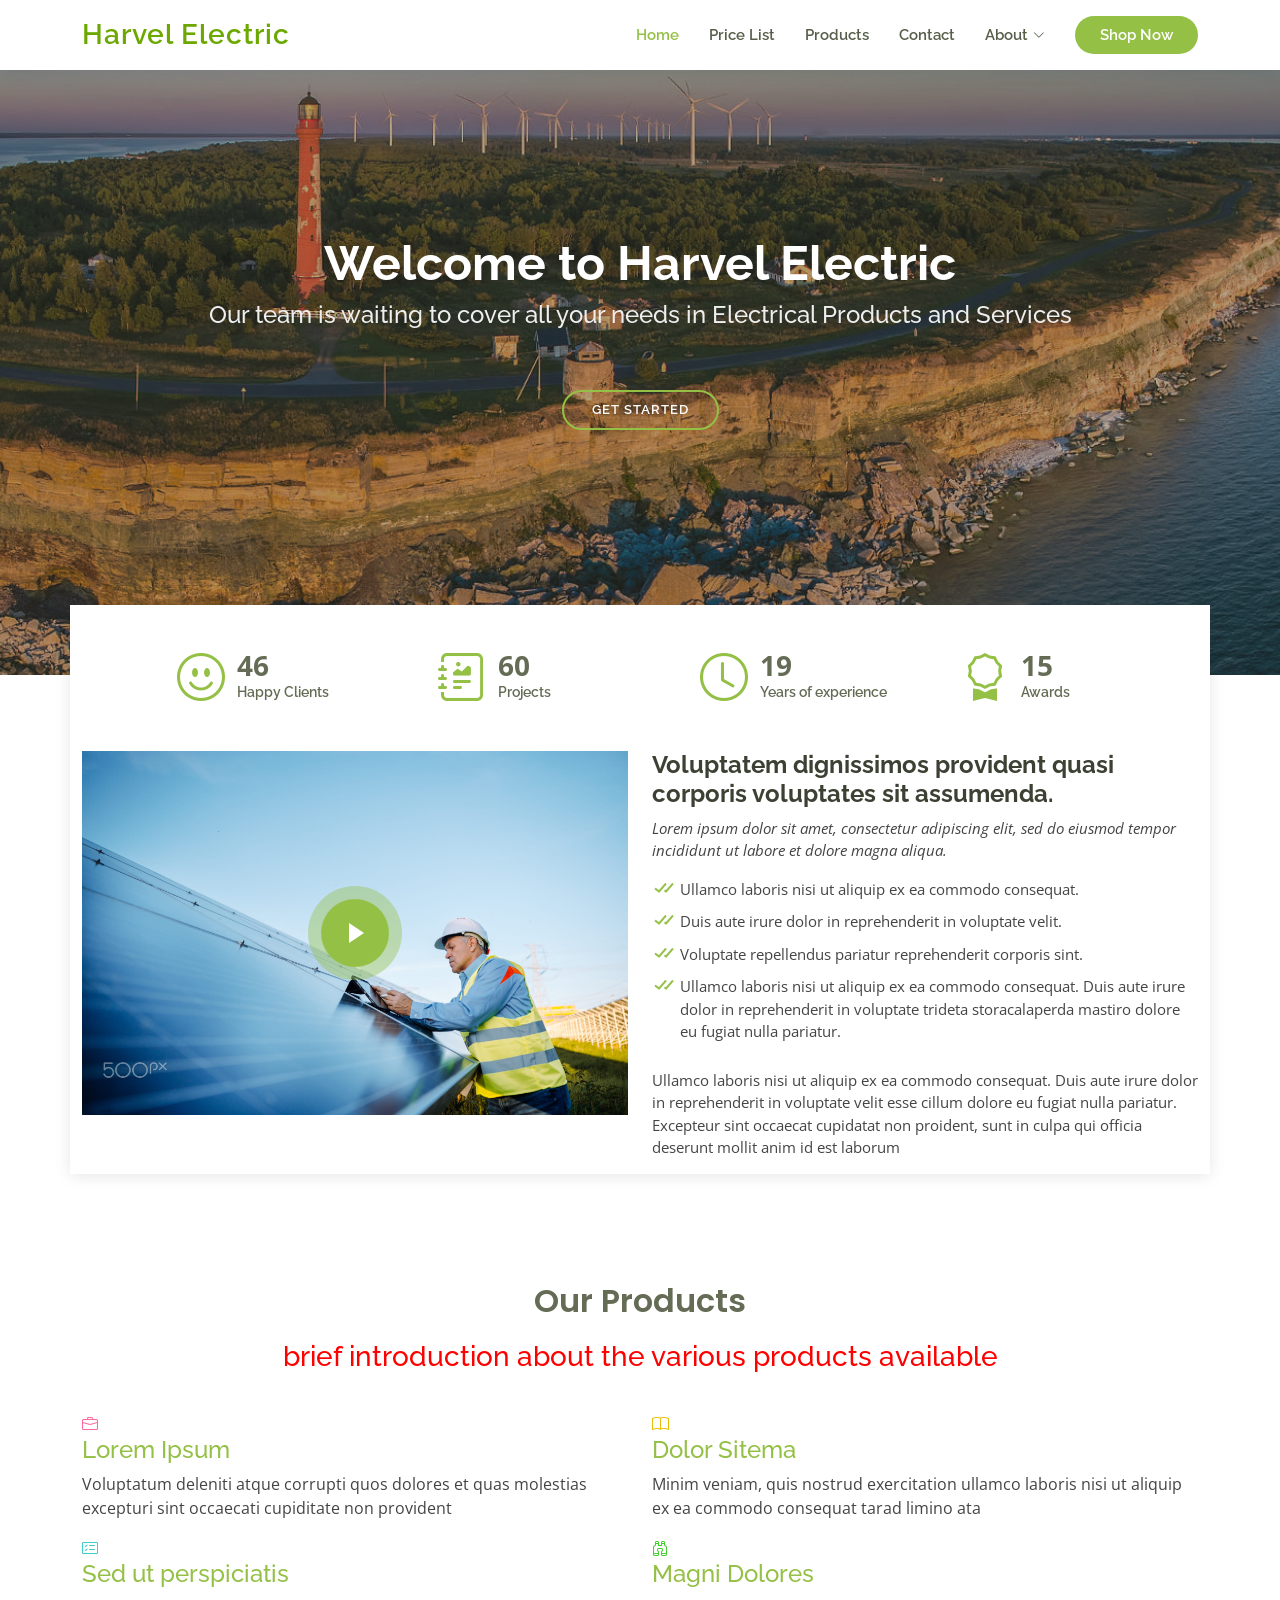
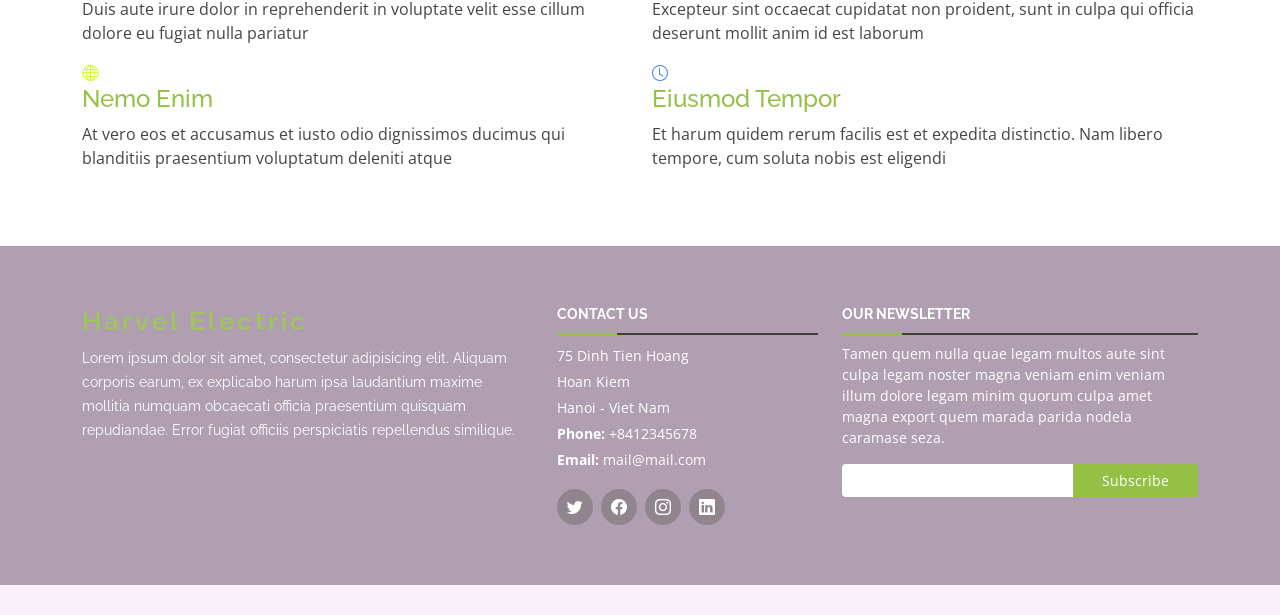
==== index.html @ 8bd45ed9 "public_teamGroup" ====
<!DOCTYPE html>
<html lang="en">

<head>
  <meta charset="utf-8">
  <meta content="width=device-width, initial-scale=1.0" name="viewport">

  <title>Harvel Electric</title>


  <!-- Favicons -->
  <link href="assets/img/favicon.png" rel="icon">
  <link href="assets/img/apple-touch-icon.png" rel="apple-touch-icon">

  <!-- Google Fonts -->
  <link href="https://fonts.googleapis.com/css?family=Open+Sans:300,300i,400,400i,600,600i,700,700i|Raleway:300,300i,400,400i,500,500i,600,600i,700,700i|Poppins:300,300i,400,400i,500,500i,600,600i,700,700i" rel="stylesheet">

  <!-- Vendor CSS Files -->
  <link href="assets/vendor/aos/aos.css" rel="stylesheet">
  <link href="assets/vendor/bootstrap/css/bootstrap.min.css" rel="stylesheet">
  <link href="assets/vendor/bootstrap-icons/bootstrap-icons.css" rel="stylesheet">
  <link href="assets/vendor/boxicons/css/boxicons.min.css" rel="stylesheet">
  <link href="assets/vendor/glightbox/css/glightbox.min.css" rel="stylesheet">
  <link href="assets/vendor/swiper/swiper-bundle.min.css" rel="stylesheet">

  <link href="assets/css/style.css" rel="stylesheet">

 </head>

<body>

  <!-- ======= Header ======= -->
  <header id="header" class="fixed-top d-flex align-items-center">
    <div class="container d-flex align-items-center justify-content-between">

      <div class="logo">
        <h1 class="text-light"><a href="index.html">Harvel Electric</a></h1>
        <!-- <a href="index.html"><img src="assets/img/logo.png" alt="" class="img-fluid"></a>-->
      </div>

      <nav id="navbar" class="navbar">
        <ul>
          <li><a class="active" href="index.html">Home</a></li>
          <li><a href="priceList/priceList.doc">Price List</a></li>
          <li><a href="Products.html">Products</a></li>
          <li><a href="contact.html">Contact</a></li>
          <li class="dropdown"><a href="#"><span>About</span> <i class="bi bi-chevron-down"></i></a>
            <ul>
              <li><a href="about.html">About</a></li>
              <li><a href="team.html">Team</a></li>
            </ul>
          </li>

          <li><a class="getstarted" href="product-filter.html">Shop Now</a></li>
        </ul>
        <i class="bi bi-list mobile-nav-toggle"></i>
      </nav><!-- .navbar -->

    </div>
  </header><!-- End Header -->





  <!-- ======= Hero Section ======= -->
  <section id="hero">
    <div class="hero-container" data-aos="fade-up">
      <h1>Welcome to Harvel Electric</h1>
      <h2>Our team is waiting to cover all your needs in Electrical Products and Services</h2>
      <a href="#about" class="btn-get-started scrollto">Get Started</a>
    </div>
  </section><!-- End Hero -->

  <main id="main">

    <!-- ======= About Section ======= -->
    <section id="about" class="about">
      <div class="container">

        <div class="row justify-content-end">
          <div class="col-lg-11">
            <div class="row justify-content-end">

              <div class="col-lg-3 col-md-5 col-6 d-md-flex align-items-md-stretch">
                <div class="count-box py-5">
                  <i class="bi bi-emoji-smile"></i>
                  <span data-purecounter-start="0" data-purecounter-end="65" class="purecounter">0</span>
                  <p>Happy Clients</p>
                </div>
              </div>

              <div class="col-lg-3 col-md-5 col-6 d-md-flex align-items-md-stretch">
                <div class="count-box py-5">
                  <i class="bi bi-journal-richtext"></i>
                  <span data-purecounter-start="0" data-purecounter-end="85" class="purecounter">0</span>
                  <p>Projects</p>
                </div>
              </div>

              <div class="col-lg-3 col-md-5 col-6 d-md-flex align-items-md-stretch">
                <div class="count-box pb-5 pt-0 pt-lg-5">
                  <i class="bi bi-clock"></i>
                  <span data-purecounter-start="0" data-purecounter-end="27" class="purecounter">0</span>
                  <p>Years of experience</p>
                </div>
              </div>

              <div class="col-lg-3 col-md-5 col-6 d-md-flex align-items-md-stretch">
                <div class="count-box pb-5 pt-0 pt-lg-5">
                  <i class="bi bi-award"></i>
                  <span data-purecounter-start="0" data-purecounter-end="22" class="purecounter">0</span>
                  <p>Awards</p>
                </div>
              </div>

            </div>
          </div>
        </div>

        <div class="row">

          <div class="col-lg-6 video-box align-self-baseline position-relative">
            <img src="assets/img/about2.jpg" class="img-fluid" alt="">
            <a href="https://www.youtube.com/watch?v=NfOZjsOaqSQ" class="glightbox play-btn mb-4"></a>
          </div>

          <div class="col-lg-6 pt-3 pt-lg-0 content">
            <h3>Voluptatem dignissimos provident quasi corporis voluptates sit assumenda.</h3>
            <p class="fst-italic">
              Lorem ipsum dolor sit amet, consectetur adipiscing elit, sed do eiusmod tempor incididunt ut labore et dolore
              magna aliqua.
            </p>
            <ul>
              <li><i class="bx bx-check-double"></i> Ullamco laboris nisi ut aliquip ex ea commodo consequat.</li>
              <li><i class="bx bx-check-double"></i> Duis aute irure dolor in reprehenderit in voluptate velit.</li>
              <li><i class="bx bx-check-double"></i> Voluptate repellendus pariatur reprehenderit corporis sint.</li>
              <li><i class="bx bx-check-double"></i> Ullamco laboris nisi ut aliquip ex ea commodo consequat. Duis aute irure dolor in reprehenderit in voluptate trideta storacalaperda mastiro dolore eu fugiat nulla pariatur.</li>
            </ul>
            <p>
              Ullamco laboris nisi ut aliquip ex ea commodo consequat. Duis aute irure dolor in reprehenderit in voluptate
              velit esse cillum dolore eu fugiat nulla pariatur. Excepteur sint occaecat cupidatat non proident, sunt in
              culpa qui officia deserunt mollit anim id est laborum
            </p>
          </div>

        </div>

      </div>
    </section><!-- End About Section -->


    <!-- ======= Services Section ======= -->
    <section class="briefIntroduction ">
      <div class="container">

        <div  class="section-title pt-5" data-aos="fade-up">
          <h2 id="briefIntroduction ">Our Products</h2>
          <h3 style = "color: red">brief introduction about the various products available</h3>
        </div>

        <div class="row">
          <div class="col-md-6">
            <div class="icon-box" data-aos="fade-up">
              <div class="icon"><i class="bi bi-briefcase" style="color: #ff689b;"></i></div>
              <h4 class="title"><a href="">Lorem Ipsum</a></h4>
              <p class="description">Voluptatum deleniti atque corrupti quos dolores et quas molestias excepturi sint occaecati cupiditate non provident</p>
            </div>
          </div>
          <div class="col-md-6">
            <div class="icon-box" data-aos="fade-up">
              <div class="icon"><i class="bi bi-book" style="color: #e9bf06;"></i></div>
              <h4 class="title"><a href="">Dolor Sitema</a></h4>
              <p class="description">Minim veniam, quis nostrud exercitation ullamco laboris nisi ut aliquip ex ea commodo consequat tarad limino ata</p>
            </div>
          </div>

          <div class="col-md-6" data-aos="fade-up" data-aos-delay="100">
            <div class="icon-box">
              <div class="icon"><i class="bi bi-card-checklist" style="color: #3fcdc7;"></i></div>
              <h4 class="title"><a href="">Sed ut perspiciatis</a></h4>
              <p class="description">Duis aute irure dolor in reprehenderit in voluptate velit esse cillum dolore eu fugiat nulla pariatur</p>
            </div>
          </div>
          <div class="col-md-6" data-aos="fade-up" data-aos-delay="100">
            <div class="icon-box">
              <div class="icon"><i class="bi bi-binoculars" style="color:#41cf2e;"></i></div>
              <h4 class="title"><a href="">Magni Dolores</a></h4>
              <p class="description">Excepteur sint occaecat cupidatat non proident, sunt in culpa qui officia deserunt mollit anim id est laborum</p>
            </div>
          </div>

          <div class="col-md-6" data-aos="fade-up" data-aos-delay="200">
            <div class="icon-box">
              <div class="icon"><i class="bi bi-globe" style="color: #d6ff22;"></i></div>
              <h4 class="title"><a href="">Nemo Enim</a></h4>
              <p class="description">At vero eos et accusamus et iusto odio dignissimos ducimus qui blanditiis praesentium voluptatum deleniti atque</p>
            </div>
          </div>
          <div class="col-md-6" data-aos="fade-up" data-aos-delay="200">
            <div class="icon-box">
              <div class="icon"><i class="bi bi-clock" style="color: #4680ff;"></i></div>
              <h4 class="title"><a href="">Eiusmod Tempor</a></h4>
              <p class="description">Et harum quidem rerum facilis est et expedita distinctio. Nam libero tempore, cum soluta nobis est eligendi</p>
            </div>
          </div>
        </div>

      </div>
    </section><!-- End Services Section -->

  </main><!-- End #main -->

  <!-- ======= Footer ======= -->
  <footer id="footer">
    <div class="footer-top">
      <div class="container">
        <div class="row">

          <div class="col-lg-5 col-md-6 footer-info">
            <h3>Harvel Electric</h3>
            <p>Lorem ipsum dolor sit amet, consectetur adipisicing elit. Aliquam corporis earum, ex explicabo harum ipsa laudantium maxime mollitia numquam obcaecati officia praesentium quisquam repudiandae. Error fugiat officiis perspiciatis repellendus similique.</p>
          </div>
          <div class="col-lg-3 col-md-6 footer-contact">
            <h4>Contact Us</h4>
            <p>
              75 Dinh Tien Hoang<br>
              Hoan Kiem<br>
              Hanoi - Viet Nam <br>
              <strong>Phone:</strong> +8412345678<br>
              <strong>Email:</strong> mail@mail.com<br>
            </p>

            <div class="social-links">
              <a href="#" class="twitter"><i class="bi bi-twitter"></i></a>
              <a href="#" class="facebook"><i class="bi bi-facebook"></i></a>
              <a href="#" class="instagram"><i class="bi bi-instagram"></i></a>
              <a href="#" class="linkedin"><i class="bi bi-linkedin"></i></a>
            </div>

          </div>

          <div class="col-lg-4 col-md-6 footer-newsletter">
            <h4>Our Newsletter</h4>
            <p>Tamen quem nulla quae legam multos aute sint culpa legam noster magna veniam enim veniam illum dolore legam minim quorum culpa amet magna export quem marada parida nodela caramase seza.</p>
            <form action="" method="post">
              <input type="email" name="email"><input type="submit" value="Subscribe">
            </form>
          </div>

        </div>
      </div>
    </div>

  </footer><!-- End Footer -->

  <a href="#" class="back-to-top d-flex align-items-center justify-content-center"><i class="bi bi-arrow-up-short"></i></a>

  <!-- Vendor JS Files -->
  <script src="assets/vendor/purecounter/purecounter_vanilla.js"></script>
  <script src="assets/vendor/aos/aos.js"></script>
  <script src="assets/vendor/bootstrap/js/bootstrap.bundle.min.js"></script>
  <script src="assets/vendor/glightbox/js/glightbox.min.js"></script>
  <script src="assets/vendor/swiper/swiper-bundle.min.js"></script>
<!--  <script src="assets/vendor/php-email-form/validate.js"></script>-->

  <script src="assets/js/main.js"></script>

</body>

</html>
---- assets/css/style.css ----
body {
  font-family: "Open Sans", sans-serif;
  color: #444444;
}

a {
  color: #94c045;
  text-decoration: none;
}

a:hover {
  color: #aacd6b;
  text-decoration: none;
}

h1,
h2,
h3,
h4,
h5,
h6 {
  font-family: "Raleway", sans-serif;
}

#main {
  margin-top: 70px;
  z-index: 3;
  position: relative;
}


.back-to-top {
  position: fixed;
  visibility: hidden;
  opacity: 0;
  right: 15px;
  bottom: 15px;
  z-index: 996;
  background: #94c045;
  width: 40px;
  height: 40px;
  border-radius: 4px;
  transition: all 0.4s;
}

.back-to-top i {
  font-size: 28px;
  color: #fff;
  line-height: 0;
}

.back-to-top:hover {
  background: #a6ca63;
  color: #fff;
}

.back-to-top.active {
  visibility: visible;
  opacity: 1;
}


@media screen and (max-width: 768px) {
  [data-aos-delay] {
    transition-delay: 0 !important;
  }
}


#header {
  height: 70px;
  z-index: 997;
  transition: all 0.5s ease-in-out;
  background: #fff;
  box-shadow: 0px 2px 15px rgba(0, 0, 0, 0.1);
}

#header .logo h1 {
  font-size: 28px;
  margin: 0;
  line-height: 0;
  font-weight: 600;
  letter-spacing: 1px;
}

#header .logo h1 a,
#header .logo h1 a:hover {
  color: #6ca800;
  text-decoration: none;
}

#header .logo img {
  padding: 0;
  margin: 0;
  max-height: 40px;
}



.navbar {
  padding: 0;
}

.navbar ul {
  margin: 0;
  padding: 0;
  display: flex;
  list-style: none;
  align-items: center;
}

.navbar li {
  position: relative;
}

.navbar a,
.navbar a:focus {
  display: flex;
  align-items: center;
  justify-content: space-between;
  padding: 10px 0 10px 30px;
  font-family: "Raleway", sans-serif;
  font-size: 15px;
  font-weight: 600;
  color: #565e49;
  white-space: nowrap;
  transition: 0.3s;
}

.navbar a i,
.navbar a:focus i {
  font-size: 12px;
  line-height: 0;
  margin-left: 5px;
}

.navbar a:hover,
.navbar .active,
.navbar .active:focus,
.navbar li:hover>a {
  color: #94c045;
}

.navbar .getstarted,
.navbar .getstarted:focus {
  background: #94c045;
  padding: 8px 25px;
  margin-left: 30px;
  border-radius: 50px;
  color: #fff;
}

.navbar .getstarted:hover,
.navbar .getstarted:focus:hover {
  color: #fff;
  background: #9fc658;
}

.navbar .dropdown ul {
  display: block;
  position: absolute;
  left: 28px;
  top: calc(100% + 30px);
  margin: 0;
  padding: 10px 0;
  z-index: 99;
  opacity: 0;
  visibility: hidden;
  background: #fff;
  box-shadow: 0px 0px 30px rgba(127, 137, 161, 0.25);
  transition: 0.3s;
}

.navbar .dropdown ul li {
  min-width: 200px;
}

.navbar .dropdown ul a {
  padding: 10px 20px;
  font-size: 15px;
  text-transform: none;
}

.navbar .dropdown ul a i {
  font-size: 12px;
}

.navbar .dropdown ul a:hover,
.navbar .dropdown ul .active:hover,
.navbar .dropdown ul li:hover>a {
  color: #94c045;
}

.navbar .dropdown:hover>ul {
  opacity: 1;
  top: 100%;
  visibility: visible;
}

.navbar .dropdown .dropdown ul {
  top: 0;
  left: calc(100% - 30px);
  visibility: hidden;
}

.navbar .dropdown .dropdown:hover>ul {
  opacity: 1;
  top: 0;
  left: 100%;
  visibility: visible;
}

@media (max-width: 1366px) {
  .navbar .dropdown .dropdown ul {
    left: -90%;
  }

  .navbar .dropdown .dropdown:hover>ul {
    left: -100%;
  }
}


.mobile-nav-toggle {
  color: #3c4133;
  font-size: 28px;
  cursor: pointer;
  display: none;
  line-height: 0;
  transition: 0.5s;
}

.mobile-nav-toggle.bi-x {
  color: #fff;
}

@media (max-width: 991px) {
  .mobile-nav-toggle {
    display: block;
  }

  .navbar ul {
    display: none;
  }
}

.navbar-mobile {
  position: fixed;
  overflow: hidden;
  top: 0;
  right: 0;
  left: 0;
  bottom: 0;
  background: rgba(34, 36, 29, 0.9);
  transition: 0.3s;
  z-index: 999;
}

.navbar-mobile .mobile-nav-toggle {
  position: absolute;
  top: 15px;
  right: 15px;
}

.navbar-mobile ul {
  display: block;
  position: absolute;
  top: 55px;
  right: 15px;
  bottom: 15px;
  left: 15px;
  padding: 10px 0;
  background-color: #fff;
  overflow-y: auto;
  transition: 0.3s;
}

.navbar-mobile a,
.navbar-mobile a:focus {
  padding: 10px 20px;
  font-size: 15px;
  color: #3c4133;
}

.navbar-mobile a:hover,
.navbar-mobile .active,
.navbar-mobile li:hover>a {
  color: #94c045;
}

.navbar-mobile .getstarted,
.navbar-mobile .getstarted:focus {
  margin: 15px;
}

.navbar-mobile .dropdown ul {
  position: static;
  display: none;
  margin: 10px 20px;
  padding: 10px 0;
  z-index: 99;
  opacity: 1;
  visibility: visible;
  background: #fff;
  box-shadow: 0px 0px 30px rgba(127, 137, 161, 0.25);
}

.navbar-mobile .dropdown ul li {
  min-width: 200px;
}

.navbar-mobile .dropdown ul a {
  padding: 10px 20px;
}

.navbar-mobile .dropdown ul a i {
  font-size: 12px;
}

.navbar-mobile .dropdown ul a:hover,
.navbar-mobile .dropdown ul .active:hover,
.navbar-mobile .dropdown ul li:hover>a {
  color: #94c045;
}

.navbar-mobile .dropdown>.dropdown-active {
  display: block;
}


#hero {
  width: 100%;
  height: 75vh;
  background: url("../img/bg.jpg") top center;
  background-size: cover;
  position: relative;
  margin-bottom: -140px;
  z-index: 1;
}

#hero:before {
  content: "";
  background: rgba(60, 65, 51, 0.4);
  position: absolute;
  bottom: 0;
  top: 0;
  left: 0;
  right: 0;
}

#hero .hero-container {
  position: absolute;
  bottom: 0;
  top: 0;
  left: 0;
  right: 0;
  display: flex;
  justify-content: center;
  align-items: center;
  flex-direction: column;
  text-align: center;
}

#hero h1 {
  margin: 0 0 10px 0;
  font-size: 48px;
  font-weight: 700;
  line-height: 56px;
  color: #fff;
}

#hero h2 {
  color: #eee;
  margin-bottom: 50px;
  font-size: 24px;
}

#hero .btn-get-started {
  font-family: "Raleway", sans-serif;
  font-weight: 600;
  font-size: 13px;
  letter-spacing: 1px;
  display: inline-block;
  padding: 8px 28px;
  border-radius: 50px;
  transition: 0.5s;
  margin: 10px;
  border: 2px solid #94c045;
  text-transform: uppercase;
  color: #fff;
}

#hero .btn-get-started:hover {
  background: #94c045;
}

@media (min-width: 1024px) {
  #hero {
    background-attachment: fixed;
  }
}

@media (max-width: 768px) {
  #hero {
    height: 100vh;
  }

  #hero h1 {
    font-size: 28px;
    line-height: 36px;
  }

  #hero h2 {
    font-size: 18px;
    line-height: 24px;
    margin-bottom: 30px;
  }

  #hero .hero-container {
    padding: 0 15px;
  }
}

@media (max-height: 500px) {
  #hero {
    height: 120vh;
  }
}


section {
  padding-bottom: 60px;
  overflow: hidden;
}

.section-bg {
  background-color: #f9fbf4;
}

.section-title {
  text-align: center;
  padding-bottom: 30px;
}

.section-title h2 {
  font-size: 32px;
  font-weight: 600;
  margin-bottom: 20px;
  padding-bottom: 0;
  font-family: "Poppins", sans-serif;
  color: #646c55;
}

.section-title p {
  margin-bottom: 0;
}


.breadcrumbs {
  padding: 0;
}

.breadcrumbs .breadcrumb-hero {
  text-align: center;
  background: #94c045;
  padding: 20px 0;
  color: #fff;
}

.breadcrumbs .breadcrumb-hero h2 {
  font-size: 32px;
  font-weight: 500;
}

.breadcrumbs .breadcrumb-hero p {
  font-size: 14px;
  margin-bottom: 0;
}

.breadcrumbs ol {
  display: flex;
  flex-wrap: wrap;
  list-style: none;
  padding: 0;
  margin: 30px 0;
}

.breadcrumbs ol li+li {
  padding-left: 10px;
}

.breadcrumbs ol li+li::before {
  display: inline-block;
  padding-right: 10px;
  color: #565e49;
  content: "/";
}


.about .container {
  box-shadow: 0px 2px 15px rgba(0, 0, 0, 0.1);
  padding-bottom: 15px;
  background: #fff;
}

.about .count-box {
  width: 100%;
}

.about .count-box i {
  display: block;
  font-size: 48px;
  color: #94c045;
  float: left;
  line-height: 0;
}

.about .count-box span {
  font-size: 28px;
  line-height: 24px;
  display: block;
  font-weight: 700;
  color: #646c55;
  margin-left: 60px;
}

.about .count-box p {
  padding: 5px 0 0 0;
  margin: 0 0 0 60px;
  font-family: "Raleway", sans-serif;
  font-weight: 600;
  font-size: 14px;
  color: #646c55;
}

.about .count-box a {
  font-weight: 600;
  display: block;
  margin-top: 20px;
  color: #646c55;
  font-size: 15px;
  font-family: "Poppins", sans-serif;
  transition: ease-in-out 0.3s;
}

.about .count-box a:hover {
  color: #8b9578;
}

.about .content {
  font-size: 15px;
}

.about .content h3 {
  font-weight: 700;
  font-size: 24px;
  color: #3c4133;
}

.about .content ul {
  list-style: none;
  padding: 0;
}

.about .content ul li {
  padding-bottom: 10px;
  padding-left: 28px;
  position: relative;
}

.about .content ul i {
  font-size: 24px;
  color: #94c045;
  position: absolute;
  left: 0;
  top: -2px;
}

.about .content p:last-child {
  margin-bottom: 0;
}

.about .play-btn {
  width: 94px;
  height: 94px;
  background: radial-gradient(#94c045 50%, rgba(148, 192, 69, 0.4) 52%);
  border-radius: 50%;
  display: block;
  position: absolute;
  left: calc(50% - 47px);
  top: calc(50% - 47px);
  overflow: hidden;
}

.about .play-btn::after {
  content: "";
  position: absolute;
  left: 50%;
  top: 50%;
  transform: translateX(-40%) translateY(-50%);
  width: 0;
  height: 0;
  border-top: 10px solid transparent;
  border-bottom: 10px solid transparent;
  border-left: 15px solid #fff;
  z-index: 100;
  transition: all 400ms cubic-bezier(0.55, 0.055, 0.675, 0.19);
}

.about .play-btn::before {
  content: "";
  position: absolute;
  width: 120px;
  height: 120px;
  -webkit-animation-delay: 0s;
  animation-delay: 0s;
  -webkit-animation: pulsate-btn 2s;
  animation: pulsate-btn 2s;
  -webkit-animation-direction: forwards;
  animation-direction: forwards;
  -webkit-animation-iteration-count: infinite;
  animation-iteration-count: infinite;
  -webkit-animation-timing-function: steps;
  animation-timing-function: steps;
  opacity: 1;
  border-radius: 50%;
  border: 5px solid rgba(148, 192, 69, 0.7);
  top: -15%;
  left: -15%;
  background: rgba(198, 16, 0, 0);
}

.about .play-btn:hover::after {
  border-left: 15px solid #94c045;
  transform: scale(20);
}

.about .play-btn:hover::before {
  content: "";
  position: absolute;
  left: 50%;
  top: 50%;
  transform: translateX(-40%) translateY(-50%);
  width: 0;
  height: 0;
  border: none;
  border-top: 10px solid transparent;
  border-bottom: 10px solid transparent;
  border-left: 15px solid #fff;
  z-index: 200;
  -webkit-animation: none;
  animation: none;
  border-radius: 0;
}

@-webkit-keyframes pulsate-btn {
  0% {
    transform: scale(0.6, 0.6);
    opacity: 1;
  }

  100% {
    transform: scale(1, 1);
    opacity: 0;
  }
}

@keyframes pulsate-btn {
  0% {
    transform: scale(0.6, 0.6);
    opacity: 1;
  }

  100% {
    transform: scale(1, 1);
    opacity: 0;
  }
}


.cta {
  background: #86b03c;
  padding: 50px 0;
}

.cta h3 {
  color: #fff;
  font-size: 28px;
  font-weight: 700;
}

.cta p {
  color: #fff;
}

.cta .cta-btn {
  font-family: "Raleway", sans-serif;
  font-weight: 500;
  font-size: 15px;
  letter-spacing: 1px;
  display: inline-block;
  padding: 8px 28px;
  border-radius: 25px;
  transition: 0.5s;
  margin-top: 10px;
  border: 2px solid #fff;
  color: #fff;
}

.cta .cta-btn:hover {
  background: #aacd6b;
  border-color: #aacd6b;
}


.services .icon-box {
  padding: 30px;
  position: relative;
  overflow: hidden;
  border-radius: 10px;
  margin: 0 10px 40px 10px;
  background: #fff;
  box-shadow: 0 2px 29px 0 rgba(68, 88, 144, 0.12);
  transition: all 0.3s ease-in-out;
}

.services .icon-box:hover {
  transform: translateY(-5px);
}

.services .icon {
  position: absolute;
  left: -20px;
  top: calc(50% - 30px);
}

.services .icon i {
  font-size: 64px;
  line-height: 1;
  transition: 0.5s;
}

.services .title {
  margin-left: 40px;
  font-weight: 700;
  margin-bottom: 15px;
  font-size: 18px;
}

.services .title a {
  color: #111;
}

.services .icon-box:hover .title a {
  color: #94c045;
}

.services .description {
  font-size: 14px;
  margin-left: 40px;
  line-height: 24px;
  margin-bottom: 0;
}


.work-process .content+.content {
  margin-top: 100px;
}

.work-process .content h3 {
  font-weight: 600;
  font-size: 26px;
}

.work-process .content ul {
  list-style: none;
  padding: 0;
}

.work-process .content ul li {
  padding-bottom: 10px;
}

.work-process .content ul i {
  font-size: 20px;
  padding-right: 4px;
  color: #94c045;
}

.work-process .content p:last-child {
  margin-bottom: 0;
}


.skills {
  padding-top: 60px;
}

.skills .content h3 {
  font-weight: 700;
  font-size: 26px;
  color: #3c4133;
  font-family: "Poppins", sans-serif;
}

.skills .content ul {
  list-style: none;
  padding: 0;
}

.skills .content ul li {
  padding-bottom: 10px;
}

.skills .content ul i {
  font-size: 20px;
  padding-right: 4px;
  color: #94c045;
}

.skills .content p:last-child {
  margin-bottom: 0;
}

.skills .progress {
  height: 60px;
  display: block;
  background: none;
  border-radius: 0;
}

.skills .progress .skill {
  padding: 0;
  margin: 0 0 6px 0;
  text-transform: uppercase;
  display: block;
  font-weight: 600;
  font-family: "Poppins", sans-serif;
  color: #3c4133;
}

.skills .progress .skill .val {
  float: right;
  font-style: normal;
}

.skills .progress-bar-wrap {
  background: #e1e4dc;
}

.skills .progress-bar {
  width: 1px;
  height: 10px;
  transition: 0.9s;
  background-color: #94c045;
}


.testimonials {
  padding-top: 60px;
}

.testimonials .section-header {
  margin-bottom: 40px;
}

.testimonials .testimonials-carousel,
.testimonials .testimonials-slider {
  overflow: hidden;
}

.testimonials .testimonial-item {
  text-align: center;
}

.testimonials .testimonial-item .testimonial-img {
  width: 120px;
  border-radius: 50%;
  border: 4px solid #fff;
  margin: 0 auto;
}

.testimonials .testimonial-item h3 {
  font-size: 20px;
  font-weight: bold;
  margin: 10px 0 5px 0;
  color: #444444;
}

.testimonials .testimonial-item h4 {
  font-size: 14px;
  color: #6c757d;
  margin: 0 0 15px 0;
}

.testimonials .testimonial-item .stars {
  margin-bottom: 15px;
}

.testimonials .testimonial-item .stars i {
  color: #ffc107;
  margin: 0 1px;
}

.testimonials .testimonial-item .quote-icon-left,
.testimonials .testimonial-item .quote-icon-right {
  color: #c0da91;
  font-size: 26px;
  line-height: 0;
}

.testimonials .testimonial-item .quote-icon-left {
  display: inline-block;
  left: -5px;
  position: relative;
}

.testimonials .testimonial-item .quote-icon-right {
  display: inline-block;
  right: -5px;
  position: relative;
  top: 10px;
  transform: scale(-1, -1);
}

.testimonials .testimonial-item p {
  font-style: italic;
  margin: 0 auto 15px auto;
}

.testimonials .swiper-pagination {
  margin-top: 20px;
  position: relative;
}

.testimonials .swiper-pagination .swiper-pagination-bullet {
  width: 12px;
  height: 12px;
  background-color: #fff;
  opacity: 1;
  border: 1px solid #94c045;
}

.testimonials .swiper-pagination .swiper-pagination-bullet-active {
  background-color: #94c045;
}

@media (min-width: 992px) {
  .testimonials .testimonial-item p {
    width: 80%;
  }
}


.clients {
  padding-top: 60px;
}

.clients .swiper-slide img {
  opacity: 0.5;
  transition: 0.3s;
}

.clients .swiper-slide img:hover {
  opacity: 1;
}

.clients .swiper-pagination {
  margin-top: 20px;
  position: relative;
}

.clients .swiper-pagination .swiper-pagination-bullet {
  width: 12px;
  height: 12px;
  background-color: #fff;
  opacity: 1;
  border: 1px solid #94c045;
}

.clients .swiper-pagination .swiper-pagination-bullet-active {
  background-color: #94c045;
}


.features .card {
  border: 0;
  padding: 160px 20px 20px 20px;
  position: relative;
  width: 100%;
  background-size: cover;
  background-repeat: no-repeat;
  background-position: center center;
}

.features .card-body {
  z-index: 10;
  background: rgba(255, 255, 255, 0.9);
  padding: 15px 30px;
  box-shadow: 0px 2px 15px rgba(0, 0, 0, 0.1);
  transition: 0.3s;
  transition: ease-in-out 0.4s;
  border-radius: 5px;
}

.features .card-title {
  font-weight: 700;
  text-align: center;
  margin-bottom: 15px;
}

.features .card-title a {
  color: #3c4133;
}

.features .card-text {
  color: #5e5e5e;
}

.features .read-more a {
  color: #777777;
  text-transform: uppercase;
  font-weight: 600;
  font-size: 12px;
  transition: 0.4s;
}

.features .read-more a:hover {
  text-decoration: underline;
}

.features .card:hover .card-body {
  background: #94c045;
}

.features .card:hover .read-more a,
.features .card:hover .card-title,
.features .card:hover .card-title a,
.features .card:hover .card-text {
  color: #fff;
}


.portfolio .portfolio-item {
  margin-bottom: 30px;
}

.portfolio #portfolio-flters {
  padding: 0;
  margin: 0 auto 20px auto;
  list-style: none;
  text-align: center;
}

.portfolio #portfolio-flters li {
  cursor: pointer;
  display: inline-block;
  padding: 8px 15px 10px 15px;
  font-size: 14px;
  font-weight: 600;
  line-height: 1;
  text-transform: uppercase;
  color: #444444;
  margin-bottom: 5px;
  transition: all 0.3s ease-in-out;
  border-radius: 3px;
}

.portfolio #portfolio-flters li:hover,
.portfolio #portfolio-flters li.filter-active {
  color: #fff;
  background: #94c045;
}

.portfolio #portfolio-flters li:last-child {
  margin-right: 0;
}

.portfolio .portfolio-wrap {
  transition: 0.3s;
  position: relative;
  overflow: hidden;
  z-index: 1;
  background: rgba(60, 65, 51, 0.6);
}

.portfolio .portfolio-wrap::before {
  content: "";
  background: rgba(60, 65, 51, 0.6);
  position: absolute;
  left: 0;
  right: 0;
  top: 0;
  bottom: 0;
  transition: all ease-in-out 0.3s;
  z-index: 2;
  opacity: 0;
}

.portfolio .portfolio-wrap img {
  transition: all ease-in-out 0.3s;
}

.portfolio .portfolio-wrap .portfolio-info {
  opacity: 0;
  position: absolute;
  top: 0;
  left: 0;
  right: 0;
  bottom: 0;
  z-index: 3;
  transition: all ease-in-out 0.3s;
  display: flex;
  flex-direction: column;
  justify-content: flex-end;
  align-items: flex-start;
  padding: 20px;
}

.portfolio .portfolio-wrap .portfolio-info h4 {
  font-size: 20px;
  color: #fff;
  font-weight: 600;
}

.portfolio .portfolio-wrap .portfolio-info p {
  color: rgba(255, 255, 255, 0.7);
  font-size: 14px;
  text-transform: uppercase;
  padding: 0;
  margin: 0;
  font-style: italic;
}

.portfolio .portfolio-wrap .portfolio-links {
  text-align: center;
  z-index: 4;
}

.portfolio .portfolio-wrap .portfolio-links a {
  color: #fff;
  margin: 0 5px 0 0;
  font-size: 28px;
  display: inline-block;
  transition: 0.3s;
}

.portfolio .portfolio-wrap .portfolio-links a:hover {
  color: #c0da91;
}

.portfolio .portfolio-wrap:hover::before {
  opacity: 1;
}

.portfolio .portfolio-wrap:hover img {
  transform: scale(1.2);
}

.portfolio .portfolio-wrap:hover .portfolio-info {
  opacity: 1;
}


.portfolio-details {
  padding-top: 40px;
}

.portfolio-details .portfolio-details-slider img {
  width: 100%;
}

.portfolio-details .portfolio-details-slider .swiper-pagination {
  margin-top: 20px;
  position: relative;
}

.portfolio-details .portfolio-details-slider .swiper-pagination .swiper-pagination-bullet {
  width: 12px;
  height: 12px;
  background-color: #fff;
  opacity: 1;
  border: 1px solid #94c045;
}

.portfolio-details .portfolio-details-slider .swiper-pagination .swiper-pagination-bullet-active {
  background-color: #94c045;
}

.portfolio-details .portfolio-info {
  padding: 30px;
  box-shadow: 0px 0 30px rgba(60, 65, 51, 0.08);
}

.portfolio-details .portfolio-info h3 {
  font-size: 22px;
  font-weight: 700;
  margin-bottom: 20px;
  padding-bottom: 20px;
  border-bottom: 1px solid #eee;
}

.portfolio-details .portfolio-info ul {
  list-style: none;
  padding: 0;
  font-size: 15px;
}

.portfolio-details .portfolio-info ul li+li {
  margin-top: 10px;
}

.portfolio-details .portfolio-description {
  padding-top: 30px;
}

.portfolio-details .portfolio-description h2 {
  font-size: 26px;
  font-weight: 700;
  margin-bottom: 20px;
}

.portfolio-details .portfolio-description p {
  padding: 0;
}


.pricing .box {
  padding: 20px;
  background: #fff;
  text-align: center;
  box-shadow: 0px 0px 4px rgba(0, 0, 0, 0.12);
  border-radius: 5px;
  position: relative;
  overflow: hidden;
}

.pricing h3 {
  font-weight: 400;
  margin: -20px -20px 20px -20px;
  padding: 20px 15px;
  font-size: 16px;
  font-weight: 600;
  color: #777777;
  background: #f8f8f8;
}

.pricing h4 {
  font-size: 36px;
  color: #94c045;
  font-weight: 600;
  font-family: "Poppins", sans-serif;
  margin-bottom: 20px;
}

.pricing h4 sup {
  font-size: 20px;
  top: -15px;
  left: -3px;
}

.pricing h4 span {
  color: #bababa;
  font-size: 16px;
  font-weight: 300;
}

.pricing ul {
  padding: 0;
  list-style: none;
  color: #444444;
  text-align: center;
  line-height: 20px;
  font-size: 14px;
}

.pricing ul li {
  padding-bottom: 16px;
}

.pricing ul i {
  color: #94c045;
  font-size: 18px;
  padding-right: 4px;
}

.pricing ul .na {
  color: #ccc;
  text-decoration: line-through;
}

.pricing .btn-wrap {
  margin: 20px -20px -20px -20px;
  padding: 20px 15px;
  background: #f8f8f8;
  text-align: center;
}

.pricing .btn-buy {
  background: #94c045;
  display: inline-block;
  padding: 6px 35px 8px 35px;
  border-radius: 4px;
  color: #fff;
  transition: none;
  font-size: 14px;
  font-weight: 400;
  font-family: "Raleway", sans-serif;
  font-weight: 600;
  box-shadow: 0 3px 7px rgba(148, 192, 69, 0.4);
  transition: 0.3s;
}

.pricing .btn-buy:hover {
  background: #aacd6b;
}

.pricing .featured h3 {
  color: #fff;
  background: #94c045;
  box-shadow: 0 3px 7px rgba(148, 192, 69, 0.4);
}

.pricing .advanced {
  width: 200px;
  position: absolute;
  top: 18px;
  right: -68px;
  transform: rotate(45deg);
  z-index: 1;
  font-size: 14px;
  padding: 1px 0 3px 0;
  background: #94c045;
  color: #fff;
}


.faq {
  padding-top: 60px;
}

.faq .faq-item {
  margin: 20px 0;
  padding: 20px 0;
  border-bottom: 1px solid #dee1d9;
}

.faq .faq-item i {
  color: #bcc2b1;
  font-size: 20px;
  float: left;
  line-height: 0;
  padding: 13px 0 0 0;
  margin: 0;
}

.faq .faq-item h4 {
  font-size: 16px;
  line-height: 26px;
  font-weight: 500;
  margin: 0 0 10px 28px;
  font-family: "Poppins", sans-serif;
}

.faq .faq-item p {
  font-size: 15px;
}


.contact .info {
  width: 100%;
  background: #fff;
}

.contact .info i {
  font-size: 20px;
  color: #94c045;
  float: left;
  width: 44px;
  height: 44px;
  background: #f0f6e5;
  display: flex;
  justify-content: center;
  align-items: center;
  border-radius: 50px;
  transition: all 0.3s ease-in-out;
}

.contact .info h4 {
  padding: 0 0 0 60px;
  font-size: 22px;
  font-weight: 600;
  margin-bottom: 5px;
  color: #3c4133;
}

.contact .info p {
  padding: 0 0 0 60px;
  margin-bottom: 0;
  font-size: 14px;
  color: #717a60;
}

.contact .info .email,
.contact .info .phone {
  margin-top: 40px;
}

.contact .info .email:hover i,
.contact .info .address:hover i,
.contact .info .phone:hover i {
  background: #94c045;
  color: #fff;
}

.contact .php-email-form {
  width: 100%;
  background: #fff;
}

.contact .php-email-form .form-group {
  padding-bottom: 8px;
}

.contact .php-email-form .error-message {
  display: none;
  color: #fff;
  background: #ed3c0d;
  text-align: left;
  padding: 15px;
  font-weight: 600;
}

.contact .php-email-form .error-message br+br {
  margin-top: 25px;
}

.contact .php-email-form .sent-message {
  display: none;
  color: #fff;
  background: #18d26e;
  text-align: center;
  padding: 15px;
  font-weight: 600;
}

.contact .php-email-form .loading {
  display: none;
  background: #fff;
  text-align: center;
  padding: 15px;
}

.contact .php-email-form .loading:before {
  content: "";
  display: inline-block;
  border-radius: 50%;
  width: 24px;
  height: 24px;
  margin: 0 10px -6px 0;
  border: 3px solid #18d26e;
  border-top-color: #eee;
  -webkit-animation: animate-loading 1s linear infinite;
  animation: animate-loading 1s linear infinite;
}

.contact .php-email-form input,
.contact .php-email-form textarea {
  border-radius: 0;
  box-shadow: none;
  font-size: 14px;
}

.contact .php-email-form input {
  height: 44px;
}

.contact .php-email-form textarea {
  padding: 10px 12px;
}

.contact .php-email-form button[type=submit] {
  background: #94c045;
  border: 0;
  padding: 10px 24px;
  color: #fff;
  transition: 0.4s;
  border-radius: 50px;
}

.contact .php-email-form button[type=submit]:hover {
  background: #aacd6b;
}

@-webkit-keyframes animate-loading {
  0% {
    transform: rotate(0deg);
  }

  100% {
    transform: rotate(360deg);
  }
}

@keyframes animate-loading {
  0% {
    transform: rotate(0deg);
  }

  100% {
    transform: rotate(360deg);
  }
}


.team {
  background: #fff;
}

.team .member {
  margin-bottom: 20px;
  overflow: hidden;
}

.team .member .member-img {
  position: relative;
  overflow: hidden;
}

.team .member .social {
  position: absolute;
  left: 0;
  bottom: -40px;
  right: 0;
  height: 40px;
  opacity: 0;
  transition: bottom ease-in-out 0.4s;
  background: rgba(148, 192, 69, 0.8);
  display: flex;
  align-items: center;
  justify-content: center;
}

.team .member .social a {
  transition: color 0.3s;
  color: #fff;
  margin: 0 10px;
  display: inline-flex;
  align-items: center;
  justify-content: center;
}

.team .member .social a:hover {
  color: #94c045;
}

.team .member .social i {
  font-size: 18px;
  line-height: 0;
}

.team .member .member-info h4 {
  font-weight: 700;
  margin: 15px 0 5px 0;
  font-size: 18px;
}

.team .member .member-info span {
  display: block;
  font-size: 13px;
  text-transform: uppercase;
  font-weight: 400;
  margin-bottom: 15px;
  color: #94c045;
}

.team .member .member-info p {
  font-style: italic;
  font-size: 14px;
  line-height: 26px;
  color: #777777;
}

.team .member:hover .social {
  bottom: 0;
  opacity: 1;
  transition: bottom ease-in-out 0.4s;
}


.blog {
  padding: 0 0 40px 0;
}

.blog .entry {
  padding: 30px;
  margin-bottom: 60px;
  box-shadow: 0 4px 16px rgba(0, 0, 0, 0.1);
}

.blog .entry .entry-img {
  max-height: 440px;
  margin: -30px -30px 20px -30px;
  overflow: hidden;
}

.blog .entry .entry-title {
  font-size: 28px;
  font-weight: bold;
  padding: 0;
  margin: 0 0 20px 0;
}

.blog .entry .entry-title a {
  color: #3c4133;
  transition: 0.3s;
}

.blog .entry .entry-title a:hover {
  color: #94c045;
}

.blog .entry .entry-meta {
  margin-bottom: 15px;
  color: #a3ab95;
}

.blog .entry .entry-meta ul {
  display: flex;
  flex-wrap: wrap;
  list-style: none;
  align-items: center;
  padding: 0;
  margin: 0;
}

.blog .entry .entry-meta ul li+li {
  padding-left: 20px;
}

.blog .entry .entry-meta i {
  font-size: 16px;
  margin-right: 8px;
  line-height: 0;
}

.blog .entry .entry-meta a {
  color: #777777;
  font-size: 14px;
  display: inline-block;
  line-height: 1;
}

.blog .entry .entry-content p {
  line-height: 24px;
}

.blog .entry .entry-content .read-more {
  -moz-text-align-last: right;
  text-align-last: right;
}

.blog .entry .entry-content .read-more a {
  display: inline-block;
  background: #94c045;
  color: #fff;
  padding: 6px 20px;
  transition: 0.3s;
  font-size: 14px;
  border-radius: 4px;
}

.blog .entry .entry-content .read-more a:hover {
  background: #9fc658;
}

.blog .entry .entry-content h3 {
  font-size: 22px;
  margin-top: 30px;
  font-weight: bold;
}

.blog .entry .entry-content blockquote {
  overflow: hidden;
  background-color: #fafafa;
  padding: 60px;
  position: relative;
  text-align: center;
  margin: 20px 0;
}

.blog .entry .entry-content blockquote p {
  color: #444444;
  line-height: 1.6;
  margin-bottom: 0;
  font-style: italic;
  font-weight: 500;
  font-size: 22px;
}

.blog .entry .entry-content blockquote::after {
  content: "";
  position: absolute;
  left: 0;
  top: 0;
  bottom: 0;
  width: 3px;
  background-color: #3c4133;
  margin-top: 20px;
  margin-bottom: 20px;
}

.blog .entry .entry-footer {
  padding-top: 10px;
  border-top: 1px solid #e6e6e6;
}

.blog .entry .entry-footer i {
  color: #8b9578;
  display: inline;
}

.blog .entry .entry-footer a {
  color: #494f3e;
  transition: 0.3s;
}

.blog .entry .entry-footer a:hover {
  color: #94c045;
}

.blog .entry .entry-footer .cats {
  list-style: none;
  display: inline;
  padding: 0 20px 0 0;
  font-size: 14px;
}

.blog .entry .entry-footer .cats li {
  display: inline-block;
}

.blog .entry .entry-footer .tags {
  list-style: none;
  display: inline;
  padding: 0;
  font-size: 14px;
}

.blog .entry .entry-footer .tags li {
  display: inline-block;
}

.blog .entry .entry-footer .tags li+li::before {
  padding-right: 6px;
  color: #6c757d;
  content: ",";
}

.blog .entry .entry-footer .share {
  font-size: 16px;
}

.blog .entry .entry-footer .share i {
  padding-left: 5px;
}

.blog .entry-single {
  margin-bottom: 30px;
}

.blog .blog-author {
  padding: 20px;
  margin-bottom: 30px;
  box-shadow: 0 4px 16px rgba(0, 0, 0, 0.1);
}

.blog .blog-author img {
  width: 120px;
  margin-right: 20px;
}

.blog .blog-author h4 {
  font-weight: 600;
  font-size: 22px;
  margin-bottom: 0px;
  padding: 0;
  color: #3c4133;
}

.blog .blog-author .social-links {
  margin: 0 10px 10px 0;
}

.blog .blog-author .social-links a {
  color: rgba(60, 65, 51, 0.5);
  margin-right: 5px;
}

.blog .blog-author p {
  font-style: italic;
  color: #b7b7b7;
}

.blog .blog-comments {
  margin-bottom: 30px;
}

.blog .blog-comments .comments-count {
  font-weight: bold;
}

.blog .blog-comments .comment {
  margin-top: 30px;
  position: relative;
}

.blog .blog-comments .comment .comment-img {
  margin-right: 14px;
}

.blog .blog-comments .comment .comment-img img {
  width: 60px;
}

.blog .blog-comments .comment h5 {
  font-size: 16px;
  margin-bottom: 2px;
}

.blog .blog-comments .comment h5 a {
  font-weight: bold;
  color: #444444;
  transition: 0.3s;
}

.blog .blog-comments .comment h5 a:hover {
  color: #94c045;
}

.blog .blog-comments .comment h5 .reply {
  padding-left: 10px;
  color: #3c4133;
}

.blog .blog-comments .comment h5 .reply i {
  font-size: 20px;
}

.blog .blog-comments .comment time {
  display: block;
  font-size: 14px;
  color: #565e49;
  margin-bottom: 5px;
}

.blog .blog-comments .comment.comment-reply {
  padding-left: 40px;
}

.blog .blog-comments .reply-form {
  margin-top: 30px;
  padding: 30px;
  box-shadow: 0 4px 16px rgba(0, 0, 0, 0.1);
}

.blog .blog-comments .reply-form h4 {
  font-weight: bold;
  font-size: 22px;
}

.blog .blog-comments .reply-form p {
  font-size: 14px;
}

.blog .blog-comments .reply-form input {
  border-radius: 4px;
  padding: 10px 10px;
  font-size: 14px;
}

.blog .blog-comments .reply-form input:focus {
  box-shadow: none;
  border-color: #c0da91;
}

.blog .blog-comments .reply-form textarea {
  border-radius: 4px;
  padding: 10px 10px;
  font-size: 14px;
}

.blog .blog-comments .reply-form textarea:focus {
  box-shadow: none;
  border-color: #c0da91;
}

.blog .blog-comments .reply-form .form-group {
  margin-bottom: 25px;
}

.blog .blog-comments .reply-form .btn-primary {
  border-radius: 4px;
  padding: 10px 20px;
  border: 0;
  background-color: #3c4133;
}

.blog .blog-comments .reply-form .btn-primary:hover {
  background-color: #494f3e;
}

.blog .blog-pagination {
  color: #717a60;
}

.blog .blog-pagination ul {
  display: flex;
  padding: 0;
  margin: 0;
  list-style: none;
}

.blog .blog-pagination li {
  margin: 0 5px;
  transition: 0.3s;
}

.blog .blog-pagination li a {
  color: #3c4133;
  padding: 7px 16px;
  display: flex;
  align-items: center;
  justify-content: center;
}

.blog .blog-pagination li.active,
.blog .blog-pagination li:hover {
  background: #94c045;
}

.blog .blog-pagination li.active a,
.blog .blog-pagination li:hover a {
  color: #fff;
}

.blog .sidebar {
  padding: 30px;
  margin: 0 0 60px 20px;
  box-shadow: 0 4px 16px rgba(0, 0, 0, 0.1);
}

.blog .sidebar .sidebar-title {
  font-size: 20px;
  font-weight: 700;
  padding: 0 0 0 0;
  margin: 0 0 15px 0;
  color: #3c4133;
  position: relative;
}

.blog .sidebar .sidebar-item {
  margin-bottom: 30px;
}

.blog .sidebar .search-form form {
  background: #fff;
  border: 1px solid #ddd;
  padding: 3px 10px;
  position: relative;
}

.blog .sidebar .search-form form input[type=text] {
  border: 0;
  padding: 4px;
  border-radius: 4px;
  width: calc(100% - 40px);
}

.blog .sidebar .search-form form button {
  position: absolute;
  top: 0;
  right: 0;
  bottom: 0;
  border: 0;
  background: none;
  font-size: 16px;
  padding: 0 15px;
  margin: -1px;
  background: #94c045;
  color: #fff;
  transition: 0.3s;
  border-radius: 0 4px 4px 0;
  line-height: 0;
}

.blog .sidebar .search-form form button i {
  line-height: 0;
}

.blog .sidebar .search-form form button:hover {
  background: #9dc554;
}

.blog .sidebar .categories ul {
  list-style: none;
  padding: 0;
}

.blog .sidebar .categories ul li+li {
  padding-top: 10px;
}

.blog .sidebar .categories ul a {
  color: #3c4133;
  transition: 0.3s;
}

.blog .sidebar .categories ul a:hover {
  color: #94c045;
}

.blog .sidebar .categories ul a span {
  padding-left: 5px;
  color: #aaaaaa;
  font-size: 14px;
}

.blog .sidebar .recent-posts .post-item+.post-item {
  margin-top: 15px;
}

.blog .sidebar .recent-posts img {
  width: 80px;
  float: left;
}

.blog .sidebar .recent-posts h4 {
  font-size: 15px;
  margin-left: 95px;
  font-weight: bold;
}

.blog .sidebar .recent-posts h4 a {
  color: #3c4133;
  transition: 0.3s;
}

.blog .sidebar .recent-posts h4 a:hover {
  color: #94c045;
}

.blog .sidebar .recent-posts time {
  display: block;
  margin-left: 95px;
  font-style: italic;
  font-size: 14px;
  color: #aaaaaa;
}

.blog .sidebar .tags {
  margin-bottom: -10px;
}

.blog .sidebar .tags ul {
  list-style: none;
  padding: 0;
}

.blog .sidebar .tags ul li {
  display: inline-block;
}

.blog .sidebar .tags ul a {
  color: #7e886b;
  font-size: 14px;
  padding: 6px 14px;
  margin: 0 6px 8px 0;
  border: 1px solid #edefea;
  display: inline-block;
  transition: 0.3s;
}

.blog .sidebar .tags ul a:hover {
  color: #fff;
  border: 1px solid #94c045;
  background: #94c045;
}

.blog .sidebar .tags ul a span {
  padding-left: 5px;
  color: #d5d8ce;
  font-size: 14px;
}


#footer {
  background: #b02eb312;
  padding: 0 0 30px 0;
  color: #fff;
  font-size: 14px;
}

#footer .footer-top {
  background: #462b4869;
  padding: 60px 0 30px 0;
}

#footer .footer-top .footer-info {
  margin-bottom: 30px;
}

#footer .footer-top .footer-info h3 {
  font-size: 26px;
  margin: 0 0 10px 0;
  padding: 2px 0 2px 0;
  line-height: 1;
  font-weight: 600;
  letter-spacing: 3px;
  color: #9fc658;
}

#footer .footer-top .footer-info p {
  font-size: 14px;
  line-height: 24px;
  margin-bottom: 0;
  font-family: "Raleway", sans-serif;
  color: #fff;
}

#footer .footer-top .social-links a {
  display: inline-block;
  background: #3c413345;
  color: #fff;
  line-height: 1;
  margin-right: 4px;
  border-radius: 50%;
  text-align: center;
  width: 36px;
  height: 36px;
  transition: 0.3s;
  display: inline-flex;
  align-items: center;
  justify-content: center;
}

#footer .footer-top .social-links a i {
  line-height: 0;
  font-size: 16px;
}

#footer .footer-top .social-links a:hover {
  background: #94c045;
  color: #fff;
  text-decoration: none;
}

#footer .footer-top h4 {
  font-size: 14px;
  font-weight: bold;
  color: #fff;
  text-transform: uppercase;
  position: relative;
  padding-bottom: 12px;
}

#footer .footer-top h4::before,
#footer .footer-top h4::after {
  content: "";
  position: absolute;
  left: 0;
  bottom: 0;
  height: 2px;
}

#footer .footer-top h4::before {
  right: 0;
  background: #3c4133;
}

#footer .footer-top h4::after {
  background: #94c045;
  width: 60px;
}

#footer .footer-top .footer-links {
  margin-bottom: 30px;
}

#footer .footer-top .footer-links ul {
  list-style: none;
  padding: 5px 0 0 0;
  margin: 0;
}

#footer .footer-top .footer-links ul li {
  padding: 0 0 15px 0;
}

#footer .footer-top .footer-links ul a {
  color: #fff;
  transition: 0.3s;
}

#footer .footer-top .footer-links ul a:hover {
  color: #94c045;
}

#footer .footer-top .footer-contact {
  margin-bottom: 30px;
}

#footer .footer-top .footer-contact p {
  line-height: 26px;
}

#footer .footer-top .footer-newsletter {
  margin-bottom: 30px;
}

#footer .footer-top .footer-newsletter input[type=email] {
  border: 0;
  padding: 6px 8px;
  width: 65%;
  border-radius: 4px 0 0 4px;
}

#footer .footer-top .footer-newsletter input[type=submit] {
  background: #94c045;
  border: 0;
  border-radius: 0 4px 4px 0;
  width: 35%;
  padding: 6px 0;
  text-align: center;
  color: #fff;
  transition: 0.3s;
  cursor: pointer;
}

#footer .footer-top .footer-newsletter input[type=submit]:hover {
  background: #789d35;
}

#footer .copyright {
  text-align: center;
  padding-top: 30px;
}

#footer .credits {
  padding-top: 10px;
  text-align: center;
  font-size: 13px;
  color: #fff;
}
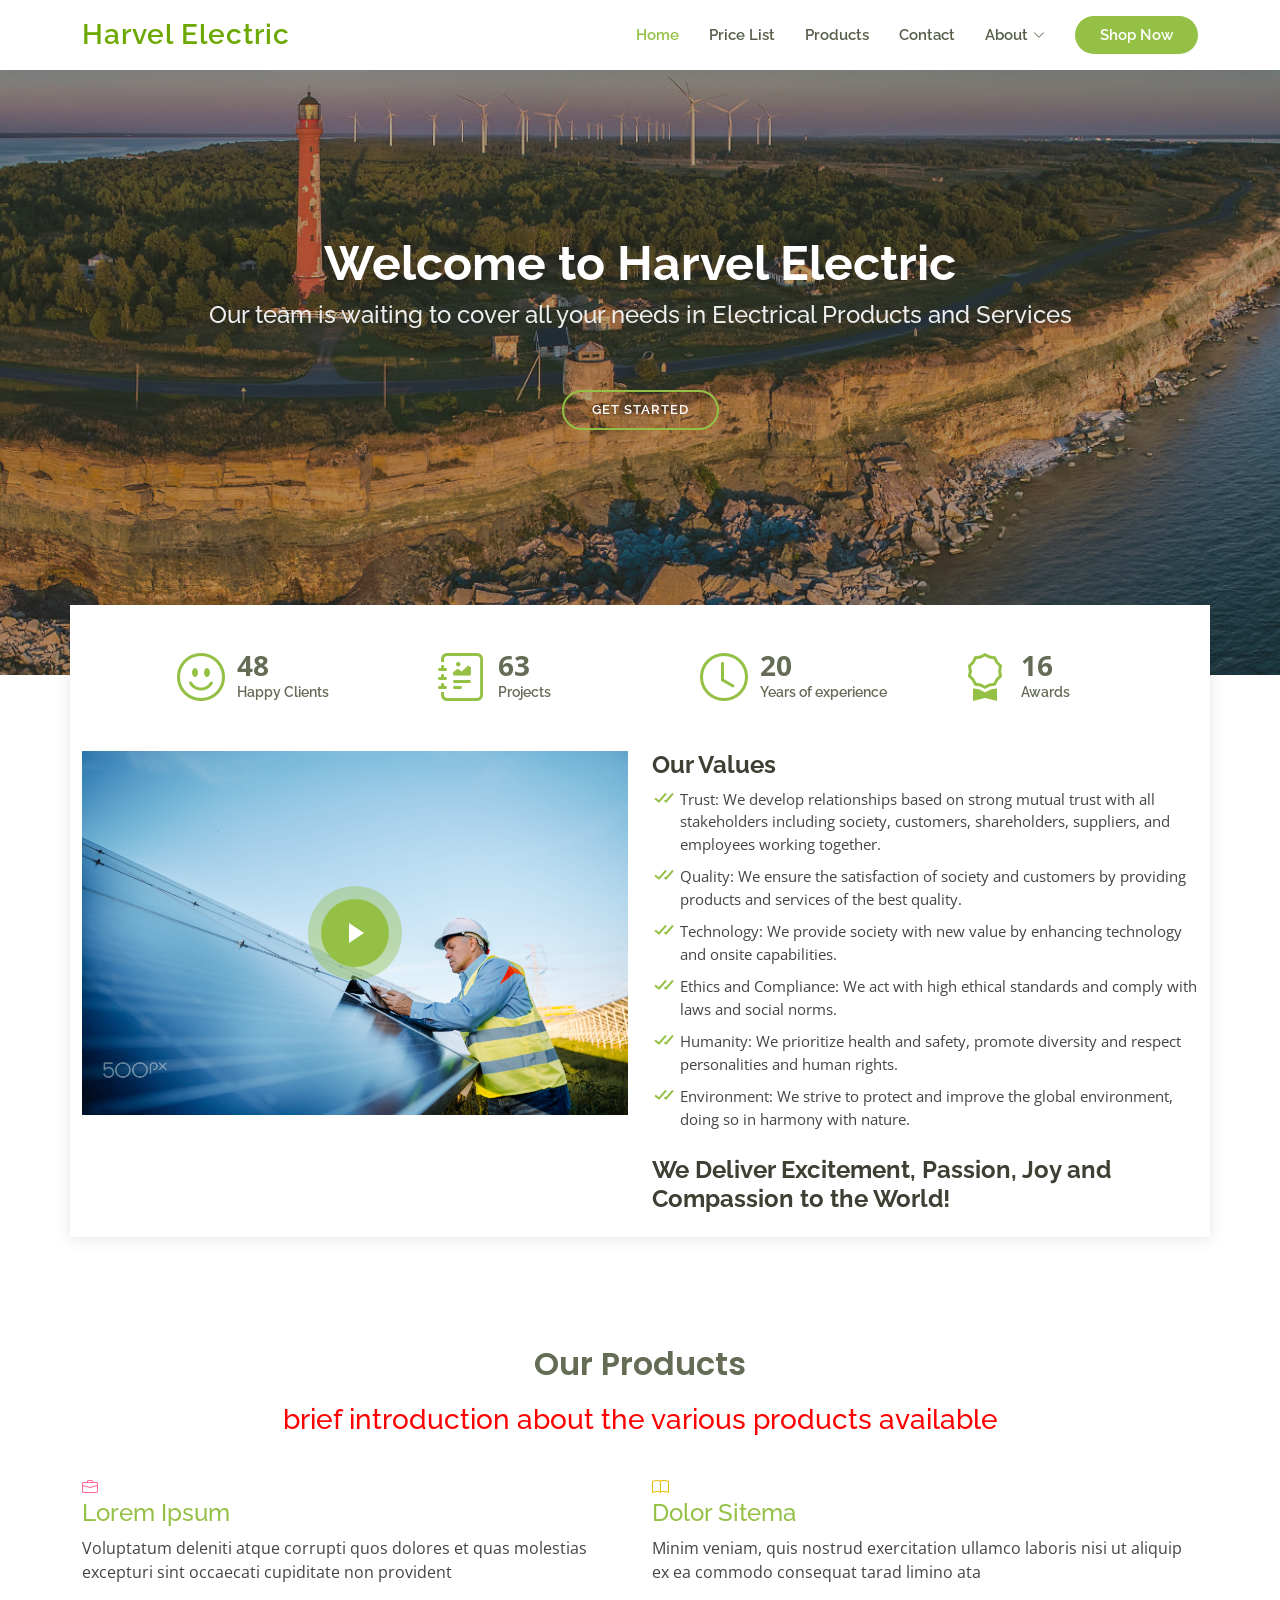
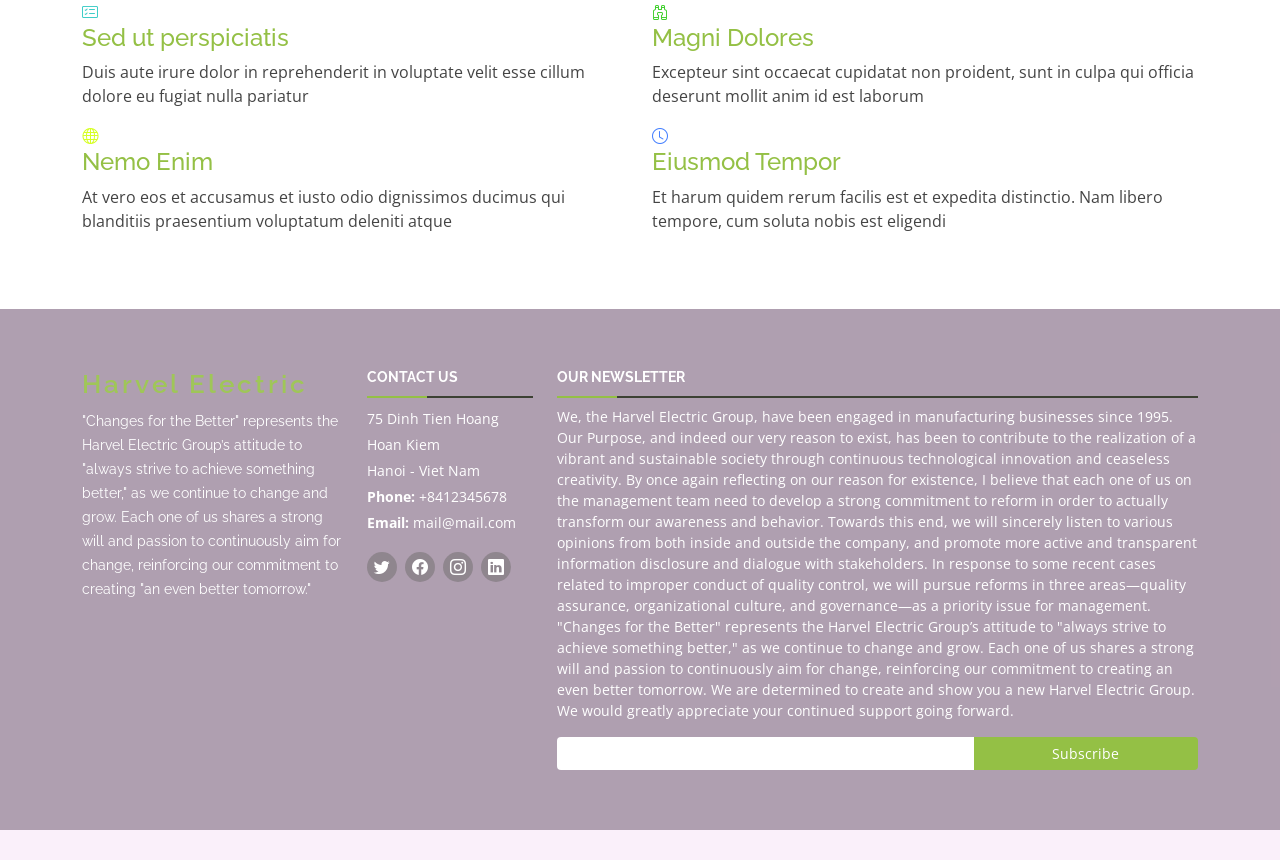
==== commit f478fe51: "ThuyPT gui about" ====
--- a/index.html
+++ b/index.html
@@ -76,78 +76,74 @@
 
     <!-- ======= About Section ======= -->
     <section id="about" class="about">
-      <div class="container">
-
-        <div class="row justify-content-end">
-          <div class="col-lg-11">
-            <div class="row justify-content-end">
-
-              <div class="col-lg-3 col-md-5 col-6 d-md-flex align-items-md-stretch">
-                <div class="count-box py-5">
-                  <i class="bi bi-emoji-smile"></i>
-                  <span data-purecounter-start="0" data-purecounter-end="65" class="purecounter">0</span>
-                  <p>Happy Clients</p>
-                </div>
-              </div>
-
-              <div class="col-lg-3 col-md-5 col-6 d-md-flex align-items-md-stretch">
-                <div class="count-box py-5">
-                  <i class="bi bi-journal-richtext"></i>
-                  <span data-purecounter-start="0" data-purecounter-end="85" class="purecounter">0</span>
-                  <p>Projects</p>
-                </div>
-              </div>
-
-              <div class="col-lg-3 col-md-5 col-6 d-md-flex align-items-md-stretch">
-                <div class="count-box pb-5 pt-0 pt-lg-5">
-                  <i class="bi bi-clock"></i>
-                  <span data-purecounter-start="0" data-purecounter-end="27" class="purecounter">0</span>
-                  <p>Years of experience</p>
-                </div>
-              </div>
-
-              <div class="col-lg-3 col-md-5 col-6 d-md-flex align-items-md-stretch">
-                <div class="count-box pb-5 pt-0 pt-lg-5">
-                  <i class="bi bi-award"></i>
-                  <span data-purecounter-start="0" data-purecounter-end="22" class="purecounter">0</span>
-                  <p>Awards</p>
-                </div>
-              </div>
-
-            </div>
-          </div>
-        </div>
-
-        <div class="row">
-
-          <div class="col-lg-6 video-box align-self-baseline position-relative">
-            <img src="assets/img/about2.jpg" class="img-fluid" alt="">
-            <a href="https://www.youtube.com/watch?v=NfOZjsOaqSQ" class="glightbox play-btn mb-4"></a>
-          </div>
-
-          <div class="col-lg-6 pt-3 pt-lg-0 content">
-            <h3>Voluptatem dignissimos provident quasi corporis voluptates sit assumenda.</h3>
-            <p class="fst-italic">
-              Lorem ipsum dolor sit amet, consectetur adipiscing elit, sed do eiusmod tempor incididunt ut labore et dolore
-              magna aliqua.
-            </p>
-            <ul>
-              <li><i class="bx bx-check-double"></i> Ullamco laboris nisi ut aliquip ex ea commodo consequat.</li>
-              <li><i class="bx bx-check-double"></i> Duis aute irure dolor in reprehenderit in voluptate velit.</li>
-              <li><i class="bx bx-check-double"></i> Voluptate repellendus pariatur reprehenderit corporis sint.</li>
-              <li><i class="bx bx-check-double"></i> Ullamco laboris nisi ut aliquip ex ea commodo consequat. Duis aute irure dolor in reprehenderit in voluptate trideta storacalaperda mastiro dolore eu fugiat nulla pariatur.</li>
-            </ul>
-            <p>
-              Ullamco laboris nisi ut aliquip ex ea commodo consequat. Duis aute irure dolor in reprehenderit in voluptate
-              velit esse cillum dolore eu fugiat nulla pariatur. Excepteur sint occaecat cupidatat non proident, sunt in
-              culpa qui officia deserunt mollit anim id est laborum
-            </p>
-          </div>
-
-        </div>
-
-      </div>
-    </section><!-- End About Section -->
+    <div class="container">
+
+      <div class="row justify-content-end">
+        <div class="col-lg-11">
+          <div class="row justify-content-end">
+
+            <div class="col-lg-3 col-md-5 col-6 d-md-flex align-items-md-stretch">
+              <div class="count-box py-5">
+                <i class="bi bi-emoji-smile"></i>
+                <span data-purecounter-start="0" data-purecounter-end="65" class="purecounter">0</span>
+                <p>Happy Clients</p>
+              </div>
+            </div>
+
+            <div class="col-lg-3 col-md-5 col-6 d-md-flex align-items-md-stretch">
+              <div class="count-box py-5">
+                <i class="bi bi-journal-richtext"></i>
+                <span data-purecounter-start="0" data-purecounter-end="85" class="purecounter">0</span>
+                <p>Projects</p>
+              </div>
+            </div>
+
+            <div class="col-lg-3 col-md-5 col-6 d-md-flex align-items-md-stretch">
+              <div class="count-box pb-5 pt-0 pt-lg-5">
+                <i class="bi bi-clock"></i>
+                <span data-purecounter-start="0" data-purecounter-end="27" class="purecounter">0</span>
+                <p>Years of experience</p>
+              </div>
+            </div>
+
+            <div class="col-lg-3 col-md-5 col-6 d-md-flex align-items-md-stretch">
+              <div class="count-box pb-5 pt-0 pt-lg-5">
+                <i class="bi bi-award"></i>
+                <span data-purecounter-start="0" data-purecounter-end="22" class="purecounter">0</span>
+                <p>Awards</p>
+              </div>
+            </div>
+
+          </div>
+        </div>
+      </div>
+
+      <div class="row">
+
+        <div class="col-lg-6 video-box align-self-baseline position-relative">
+          <img src="assets/img/about2.jpg" class="img-fluid" alt="">
+          <a href="https://www.youtube.com/watch?v=NfOZjsOaqSQ" class="glightbox play-btn mb-4"></a>
+        </div>
+
+        <div class="col-lg-6 pt-3 pt-lg-0 content">
+          <h3>Our Values</h3>
+          <ul>
+            <li><i class="bx bx-check-double"></i> Trust: We develop relationships based on strong mutual trust with all stakeholders including society, customers, shareholders, suppliers, and employees working together.
+            </li>
+            <li><i class="bx bx-check-double"></i> Quality: We ensure the satisfaction of society and customers by providing products and services of the best quality.</li>
+            <li><i class="bx bx-check-double"></i> Technology: We provide society with new value by enhancing technology and onsite capabilities.</li>
+            <li><i class="bx bx-check-double"></i> Ethics and Compliance: We act with high ethical standards and comply with laws and social norms.</li>
+            <li><i class="bx bx-check-double"></i> Humanity: We prioritize health and safety, promote diversity and respect personalities and human rights.</li>
+            <li><i class="bx bx-check-double"></i> Environment: We strive to protect and improve the global environment, doing so in harmony with nature.</li>
+          </ul>
+          <div class="row-cols-lg-0 pt-0 pt-lg-0 content">
+            <h3>We Deliver Excitement, Passion, Joy and Compassion to the World!</h3>
+          </div>
+
+        </div>
+
+      </div>
+  </section><!-- End About Section -->
 
 
     <!-- ======= Services Section ======= -->
@@ -212,49 +208,51 @@
   </main><!-- End #main -->
 
   <!-- ======= Footer ======= -->
-  <footer id="footer">
-    <div class="footer-top">
-      <div class="container">
-        <div class="row">
-
-          <div class="col-lg-5 col-md-6 footer-info">
-            <h3>Harvel Electric</h3>
-            <p>Lorem ipsum dolor sit amet, consectetur adipisicing elit. Aliquam corporis earum, ex explicabo harum ipsa laudantium maxime mollitia numquam obcaecati officia praesentium quisquam repudiandae. Error fugiat officiis perspiciatis repellendus similique.</p>
-          </div>
-          <div class="col-lg-3 col-md-6 footer-contact">
-            <h4>Contact Us</h4>
-            <p>
-              75 Dinh Tien Hoang<br>
-              Hoan Kiem<br>
-              Hanoi - Viet Nam <br>
-              <strong>Phone:</strong> +8412345678<br>
-              <strong>Email:</strong> mail@mail.com<br>
-            </p>
-
-            <div class="social-links">
-              <a href="#" class="twitter"><i class="bi bi-twitter"></i></a>
-              <a href="#" class="facebook"><i class="bi bi-facebook"></i></a>
-              <a href="#" class="instagram"><i class="bi bi-instagram"></i></a>
-              <a href="#" class="linkedin"><i class="bi bi-linkedin"></i></a>
-            </div>
-
-          </div>
-
-          <div class="col-lg-4 col-md-6 footer-newsletter">
-            <h4>Our Newsletter</h4>
-            <p>Tamen quem nulla quae legam multos aute sint culpa legam noster magna veniam enim veniam illum dolore legam minim quorum culpa amet magna export quem marada parida nodela caramase seza.</p>
-            <form action="" method="post">
-              <input type="email" name="email"><input type="submit" value="Subscribe">
-            </form>
-          </div>
-
-        </div>
+<footer id="footer">
+  <div class="footer-top">
+    <div class="container">
+      <div class="row">
+
+        <div class="col-lg-3 col-md-3 footer-info">
+          <h3>Harvel Electric</h3>
+          <p>"Changes for the Better" represents the Harvel Electric Group’s attitude to "always strive to achieve something better," as we continue to change and grow. Each one of us shares a strong will and passion to continuously aim for change, reinforcing our commitment to creating "an even better tomorrow."</p>
+        </div>
+        <div class="col-lg-2 col-md-2 footer-contact">
+          <h4>Contact Us</h4>
+          <p>
+            75 Dinh Tien Hoang<br>
+            Hoan Kiem<br>
+            Hanoi - Viet Nam <br>
+            <strong>Phone:</strong> +8412345678<br>
+            <strong>Email:</strong> mail@mail.com<br>
+          </p>
+
+          <div class="social-links">
+            <a href="#" class="twitter"><i class="bi bi-twitter"></i></a>
+            <a href="#" class="facebook"><i class="bi bi-facebook"></i></a>
+            <a href="#" class="instagram"><i class="bi bi-instagram"></i></a>
+            <a href="#" class="linkedin"><i class="bi bi-linkedin"></i></a>
+          </div>
+
+        </div>
+        <div class="col-lg-7 col-md-7 footer-newsletter">
+          <h4>Our Newsletter</h4>
+          <p>We, the Harvel Electric Group, have been engaged in manufacturing businesses since 1995. Our Purpose, and indeed our very reason to exist, has been to contribute to the realization of a vibrant and sustainable society through continuous technological innovation and ceaseless creativity. By once again reflecting on our reason for existence, I believe that each one of us on the management team need to develop a strong commitment to reform in order to actually transform our awareness and behavior. Towards this end, we will sincerely listen to various opinions from both inside and outside the company, and promote more active and transparent information disclosure and dialogue with stakeholders.
+            In response to some recent cases related to improper conduct of quality control, we will pursue reforms in three areas—quality assurance, organizational culture, and governance—as a priority issue for management. "Changes for the Better" represents the Harvel Electric Group’s attitude to "always strive to achieve something better," as we continue to change and grow. Each one of us shares a strong will and passion to continuously aim for change, reinforcing our commitment to creating an even better tomorrow. We are determined to create and show you a new Harvel Electric Group.
+            We would greatly appreciate your continued support going forward.
+          </p>
+          <form action="" method="post">
+            <input type="email" name="email"><input type="submit" value="Subscribe">
+          </form>
+        </div>
+
       </div>
     </div>
-
-  </footer><!-- End Footer -->
-
-  <a href="#" class="back-to-top d-flex align-items-center justify-content-center"><i class="bi bi-arrow-up-short"></i></a>
+  </div>
+
+</footer><!-- End Footer -->
+
+<a href="#" class="back-to-top d-flex align-items-center justify-content-center"><i class="bi bi-arrow-up-short"></i></a>
 
   <!-- Vendor JS Files -->
   <script src="assets/vendor/purecounter/purecounter_vanilla.js"></script>
--- a/assets/css/style.css
+++ b/assets/css/style.css
@@ -2137,8 +2137,8 @@
   margin-right: 4px;
   border-radius: 50%;
   text-align: center;
-  width: 36px;
-  height: 36px;
+  width: 30px;
+  height: 30px;
   transition: 0.3s;
   display: inline-flex;
   align-items: center;
